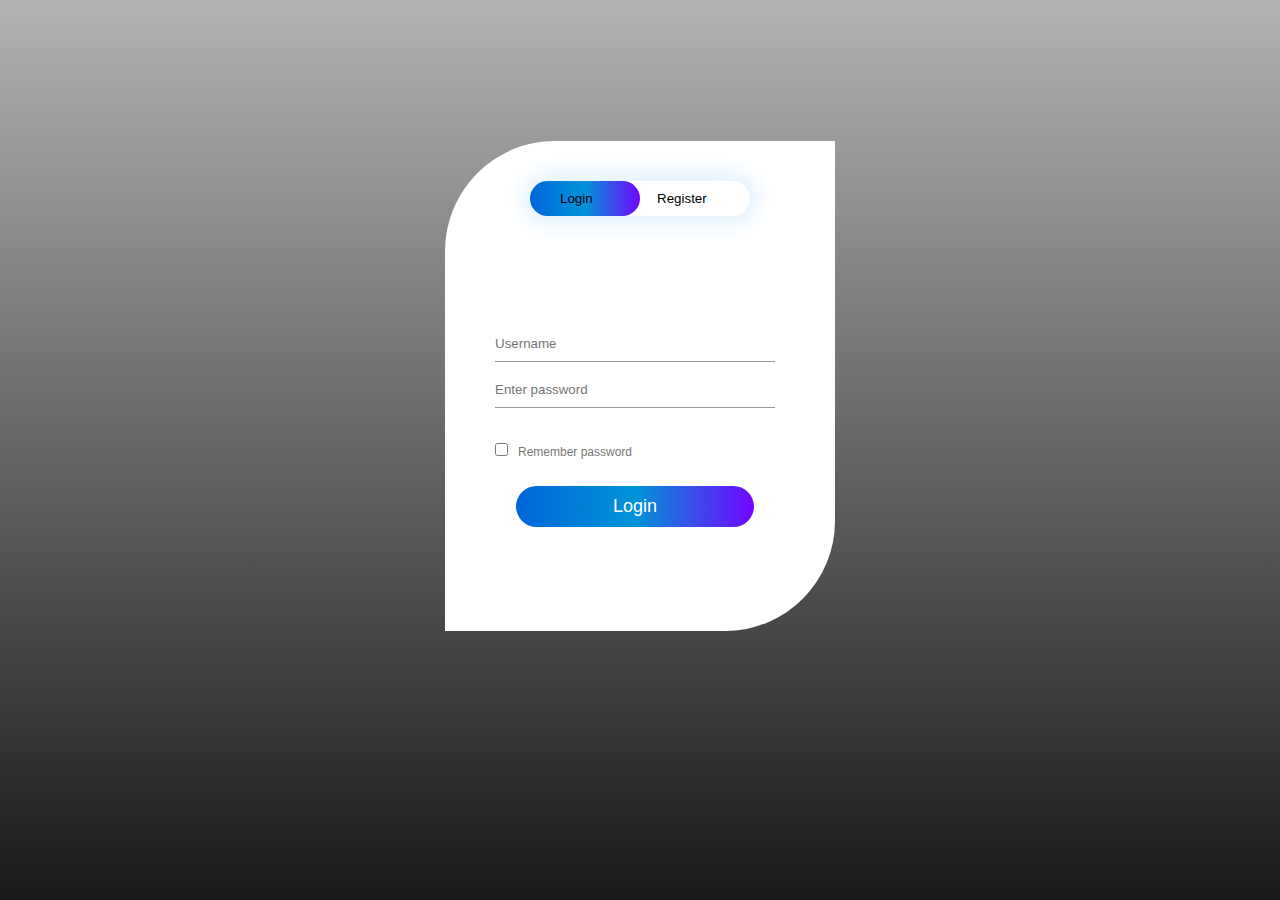
==== forma.html @ ac7b250a "Add files via upload" ====
<!DOCTYPE html>
<html lang="en">

<head>
  <meta charset="UTF-8">
  <meta http-equiv="X-UA-Compatible" content="IE=edge">
  <meta name="viewport" content="width=device-width, initial-scale=1.0">
  <link rel="stylesheet" href="forma.css">
  <title id="title">Login</title>
</head>

<body>

<div class="hero">
  <div class="form-box">
    <div class="button-box">
      <div id="btn"></div>
      <button type="button" class="toggle-btn" onclick="login()">Login</button>
      <button type="button" class="toggle-btn" onclick="register()">Register</button>
    </div>
    <div class="social-icons">
      <img src="images/fb.png" alt="">
      <img src="images/tw.png" alt="">
      <img src="images/gp.png" alt="">
    </div>
    <form action="index.html" id="login" class="input-group">
      <input type="text" class="input-field" placeholder="Username" required>
      <input type="password" class="input-field" placeholder="Enter password" required>
      <input type="checkbox" class="check-box"><span>Remember password</span>
      <button type="submit" class="submit-btn" style="color: #fff; font-size: 18px;">Login</button>
    </form>
    <form action="index.html" id="register" class="input-group">
      <input type="text" class="input-field" id="name" placeholder="Username" required>
      <input type="email" class="input-field" placeholder="Email" required>
      <input type="password" class="input-field" id="password" placeholder="Enter password" required>
      <input type="checkbox" class="check-box"><span>I agree with terms & conditions</span>
      <button type="submit" class="submit-btn" style="color: #fff; font-size: 18px;">Register</button>
    </form>
  </div>


</div>

<script>
  let x = document.getElementById("login");
  let y = document.getElementById("register");
  let z = document.getElementById("btn");
  let name = document.getElementById("name").value;
  let password = document.getElementById("password").value;

  function register() {
    x.style.left = "-400px";
    y.style.left = "50px";
    z.style.left = "110px";
    document.getElementById("title").innerText = "Register";
  }

  function login() {
    x.style.left = "50px";
    y.style.left = "450px";
    z.style.left = "0";
    document.getElementById("title").innerText = "Login";

    // if (name && password) {
    //   if (name === "florim99" && password === "Limi.123") {
    //     let selected = document.getElementById("login");
    //     selected.setAttribute('action', 'index.html');
    //   } else {
    //     alert("Username pr password is incorrect, please try again!");
    //   }
    // } else {
    //   alert("Please enter the fields.");
    // }
  }


</script>

</body>

</html>
---- forma.css ----
* {
    margin: 0;
    padding: 0;
    font-family: 'Trebuchet MS', 'Lucida Sans Unicode', 'Lucida Grande', 'Lucida Sans', Arial, sans-serif;

}

.hero {
    height: 100%;
    width: 100%;
    background-image: linear-gradient(rgba(0, 0, 0, 0.3), rgba(0, 0, 0, 0.9)), url(images/project4.jpg);
    background-position: center;
    background-size: cover;
    position: absolute;
}

.form-box {
    width: 380px;
    height: 480px;
    position: relative;
    margin: 11% auto;
    background-color: #fff;
    padding: 5px;
    overflow: hidden;
    transition: .5s;
    border-radius: 110px 0 110px 0;
}

.button-box {
    width: 220px;
    margin: 35px auto;
    position: relative;
    border-radius: 30px;
    box-shadow: 0 0 20px 9px #24a7ff1f;
}

.toggle-btn {
    padding: 10px 30px;
    cursor: pointer;
    background: transparent;
    border: 0;
    outline: none;
    position: relative;
}

#btn {
    top: 0;
    left: 0;
    position: absolute;
    width: 110px;
    height: 100%;
    background: linear-gradient(to right, #0066da, #0194d8, #7206ff);
    border-radius: 30px;
    transition: .5s;
}

.social-icons {
    margin: 30px auto;
    text-align: center;
}

.social-icons img {
    width: 30px;
    margin: 0 12px;
    box-shadow: 0 0 20px 0 #7f7f7f3d;
    cursor: pointer;
    border-radius: 50%;
}

.input-group {
    top: 180px;
    position: absolute;
    width: 280px;
    transition: .5s;
}

.input-field {
    width: 100%;
    padding: 10px 0;
    margin: 5px 0;
    border-left: 0;
    border-top: 0;
    border-right: 0;
    border-bottom: 1px solid #999;
    outline: none;
    background: transparent;
}

.submit-btn {
    width: 85%;
    padding: 10px 30px;
    cursor: pointer;
    display: block;
    margin: auto;
    background: linear-gradient(to right, #0066da, #0194d8, #7206ff);
    border: 0;
    outline: none;
    border-radius: 30px;
}

.submit-btn:focus {
    outline: 4px solid #86beff;
}

.check-box {
    margin: 30px 10px 30px 0;
}

span {
    color: #777;
    font-size: 12px;
    bottom: 68px;
    position: absolute;
}

#login {
    left: 50px;
}

#register {
    left: 450px;
}
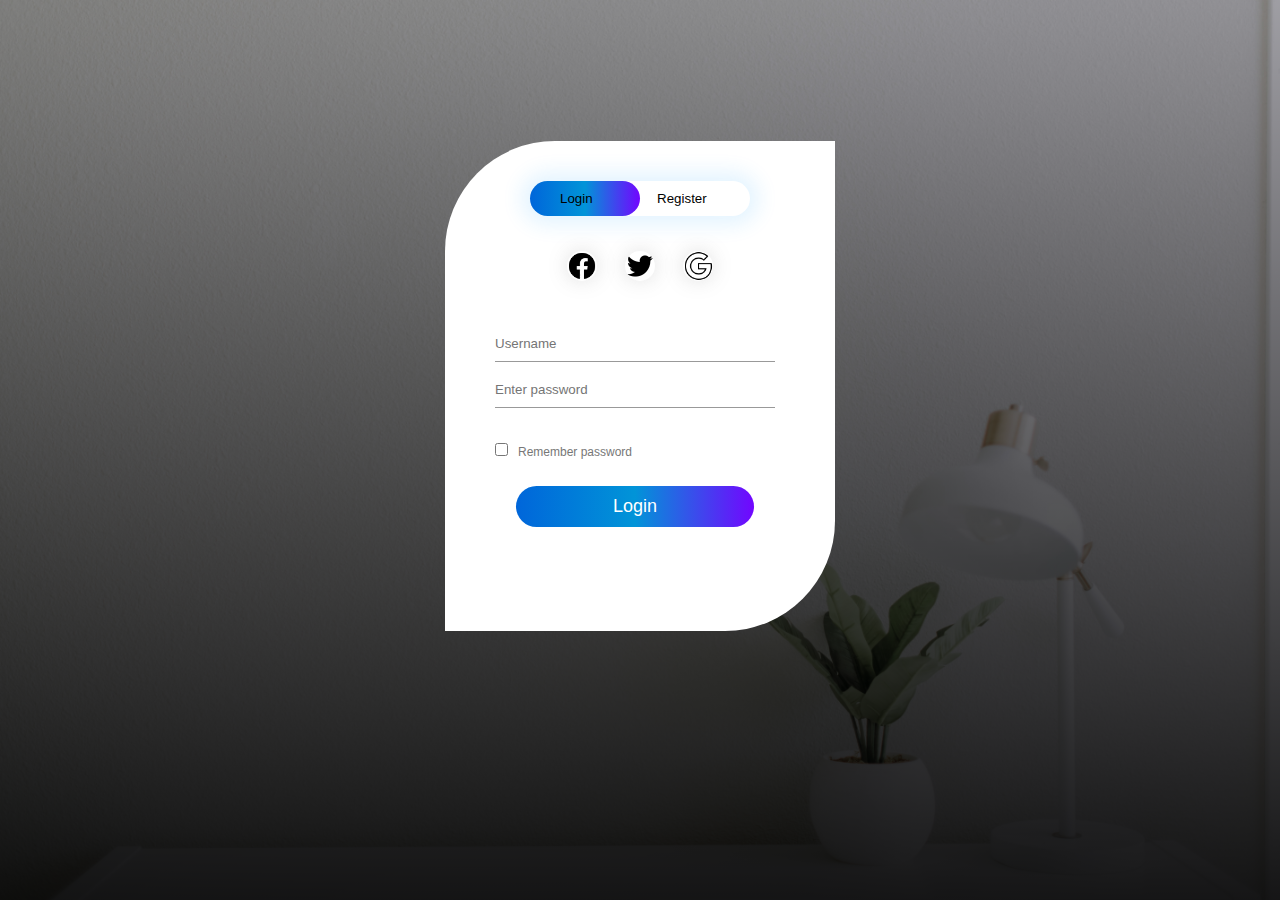
==== commit e1c58880: "Removed an unused code." ====
--- a/forma.html
+++ b/forma.html
@@ -61,18 +61,6 @@
     z.style.left = "0";
     document.getElementById("title").innerText = "Login";
 
-    // if (name && password) {
-    //   if (name === "florim99" && password === "Limi.123") {
-    //     let selected = document.getElementById("login");
-    //     selected.setAttribute('action', 'index.html');
-    //   } else {
-    //     alert("Username pr password is incorrect, please try again!");
-    //   }
-    // } else {
-    //   alert("Please enter the fields.");
-    // }
-  }
-
 
 </script>
 
